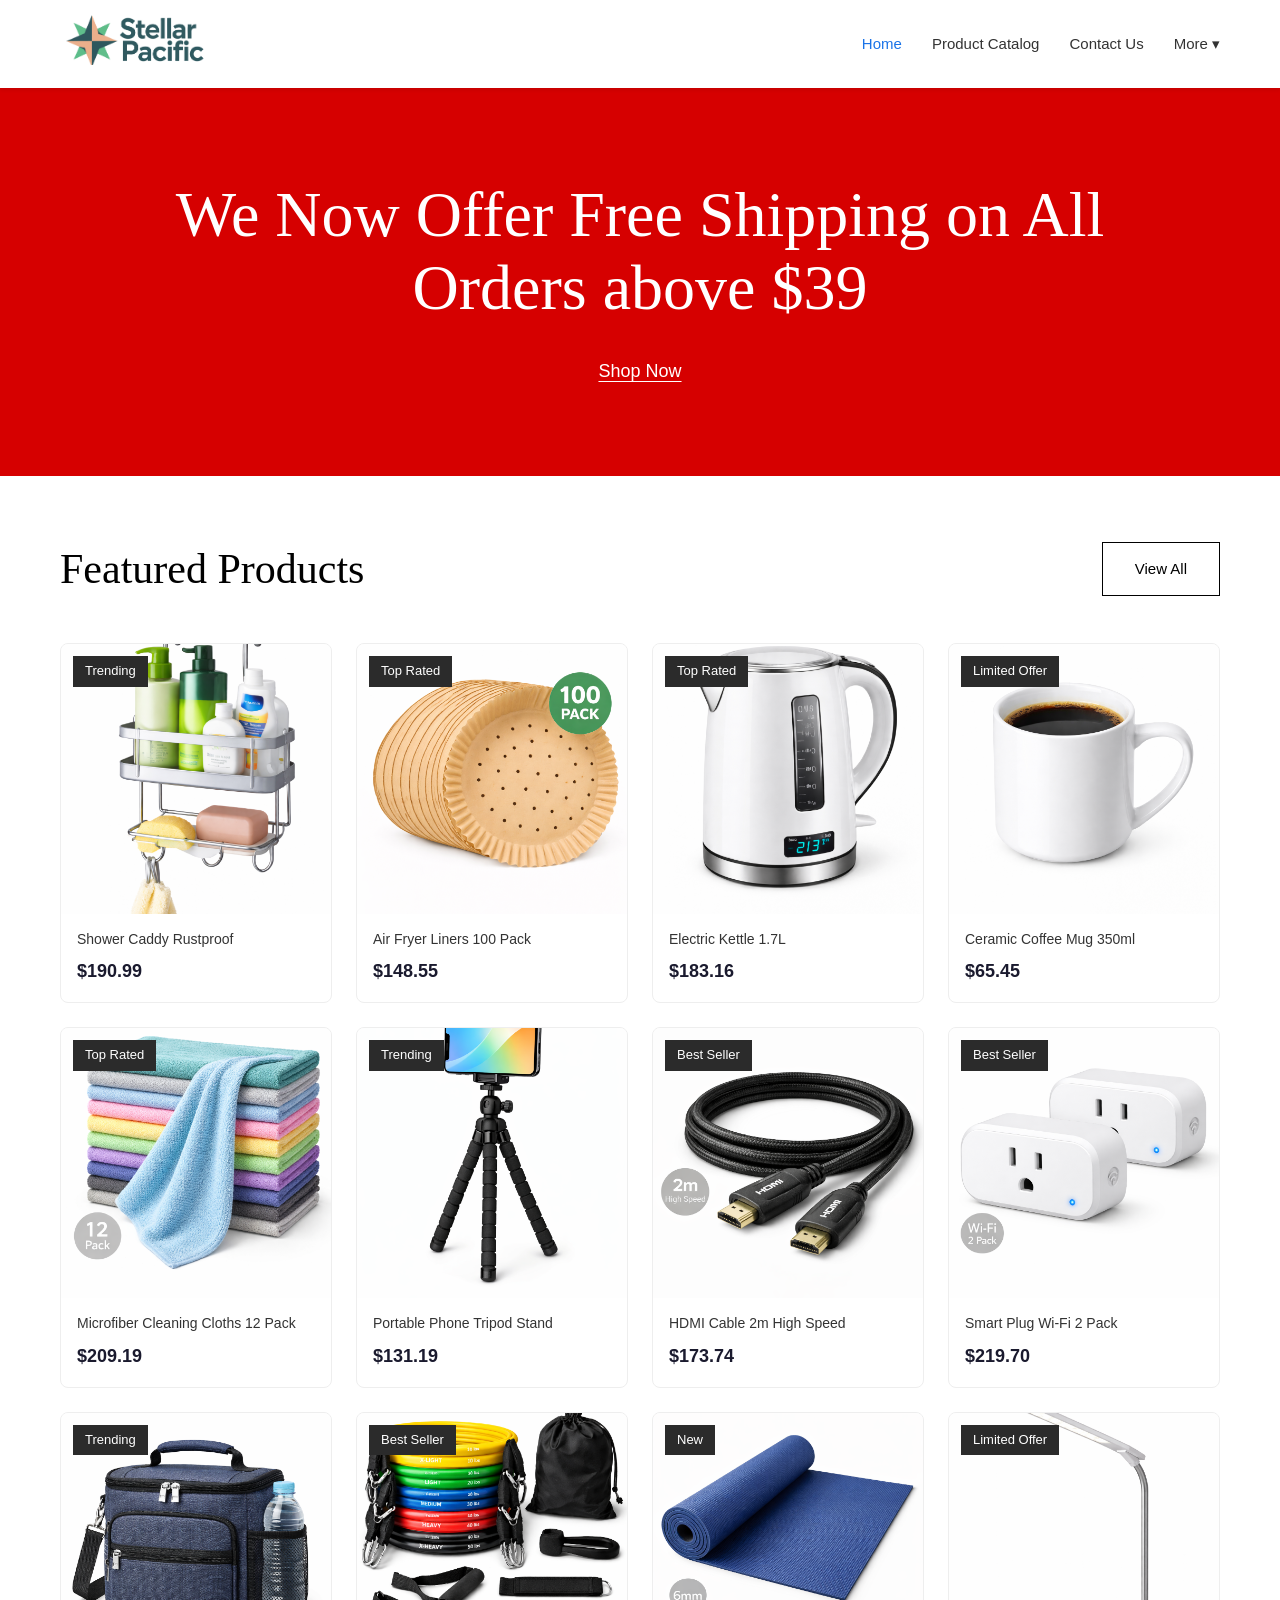
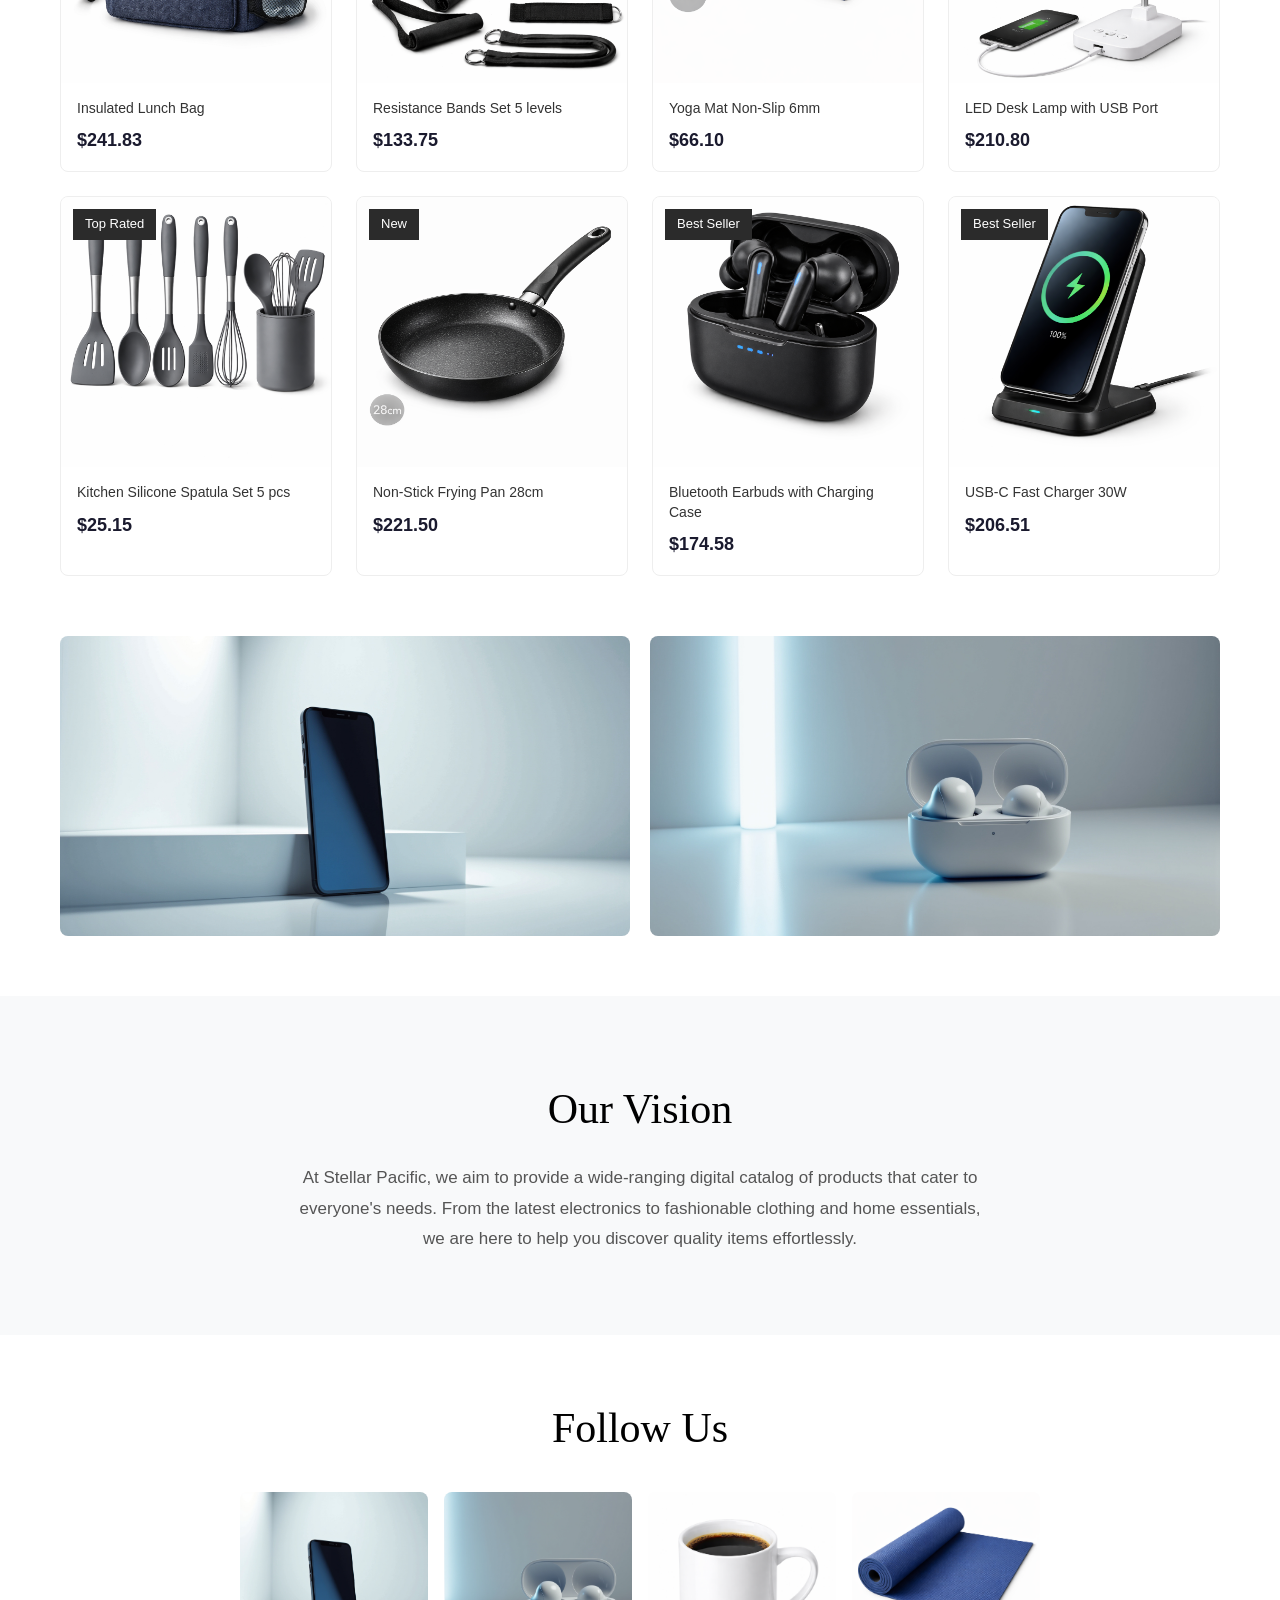
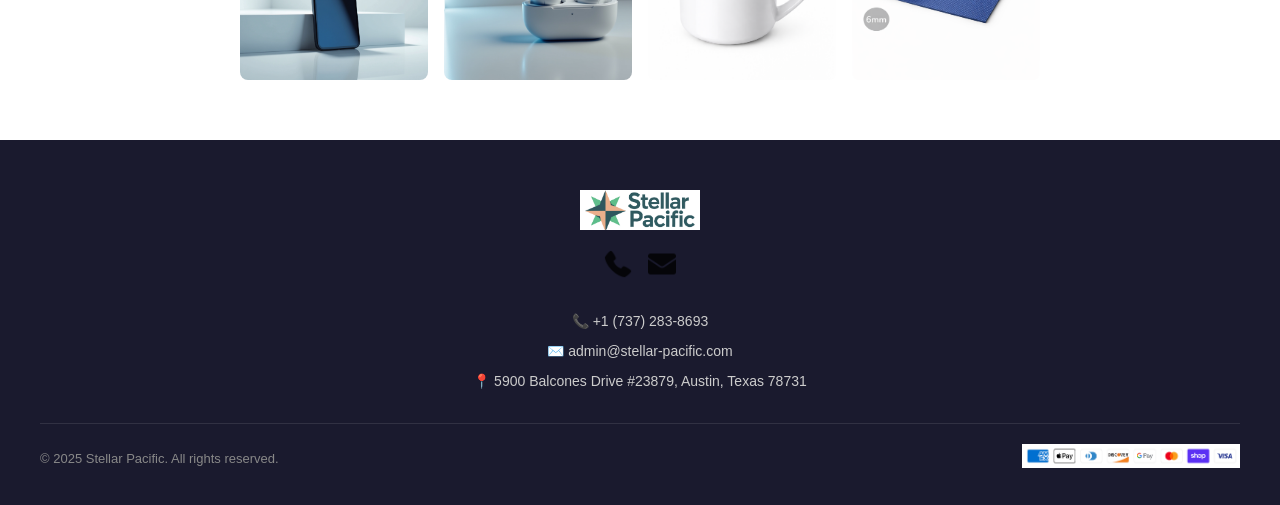
==== index.html @ 6355b6d8 "Initial commit: self-hosted Stellar Pacific static site Static HTML/CSS/JS clone of the Wix-hosted s" ====
<!DOCTYPE html>
<html lang="en">
<head>
  <meta charset="UTF-8">
  <meta name="viewport" content="width=device-width, initial-scale=1.0">
  <title>Stellar Pacific - Quality Products for Every Need</title>
  <meta name="description" content="Stellar Pacific offers a wide-ranging digital catalog of products from electronics to home essentials. Free shipping on orders above $39.">
  <link rel="stylesheet" href="css/styles.css">
</head>
<body>

  <!-- Header -->
  <header class="header">
    <div class="header-inner">
      <a href="index.html" class="logo">
        <img src="images/logo.jpg" alt="Stellar Pacific">
      </a>
      <button class="hamburger" aria-label="Menu">
        <span></span><span></span><span></span>
      </button>
      <nav class="nav">
        <a href="index.html" class="active">Home</a>
        <a href="pages/catalog.html">Product Catalog</a>
        <a href="pages/contact.html">Contact Us</a>
        <div class="nav-dropdown">
          <a href="#">More ▾</a>
          <div class="dropdown-menu">
            <a href="pages/shipping-policy.html">Shipping Policy</a>
            <a href="pages/refund-policy.html">Refund Policy</a>
            <a href="pages/terms.html">Terms &amp; Conditions</a>
            <a href="pages/privacy.html">Privacy Policy</a>
            <a href="pages/accessibility.html">Accessibility Statement</a>
          </div>
        </div>
      </nav>
    </div>
  </header>

  <!-- Promo Hero Banner -->
  <section class="promo-hero">
    <div class="promo-hero-content">
      <h1>We Now Offer Free Shipping on All Orders above $39</h1>
      <a href="pages/catalog.html" class="promo-shop-now">Shop Now</a>
    </div>
  </section>

  <!-- Featured Products -->
  <section class="section">
    <div class="section-header">
      <h2 class="section-title">Featured Products</h2>
      <a href="pages/catalog.html" class="view-all">View All</a>
    </div>
    <div class="products-grid">

      <a href="pages/product.html?id=shower-caddy" class="product-card">
        <div class="product-image">
          <img src="images/products/shower-caddy.png" alt="Shower Caddy Rustproof" loading="lazy">
          <span class="product-badge badge-trending">Trending</span>
        </div>
        <div class="product-info">
          <div class="product-name">Shower Caddy Rustproof</div>
          <div class="product-price">$190.99</div>
        </div>
      </a>

      <a href="pages/product.html?id=air-fryer-liners" class="product-card">
        <div class="product-image">
          <img src="images/products/air-fryer-liners.png" alt="Air Fryer Liners 100 Pack" loading="lazy">
          <span class="product-badge badge-top-rated">Top Rated</span>
        </div>
        <div class="product-info">
          <div class="product-name">Air Fryer Liners 100 Pack</div>
          <div class="product-price">$148.55</div>
        </div>
      </a>

      <a href="pages/product.html?id=electric-kettle" class="product-card">
        <div class="product-image">
          <img src="images/products/electric-kettle.png" alt="Electric Kettle 1.7L" loading="lazy">
          <span class="product-badge badge-top-rated">Top Rated</span>
        </div>
        <div class="product-info">
          <div class="product-name">Electric Kettle 1.7L</div>
          <div class="product-price">$183.16</div>
        </div>
      </a>

      <a href="pages/product.html?id=ceramic-mug" class="product-card">
        <div class="product-image">
          <img src="images/products/ceramic-mug.png" alt="Ceramic Coffee Mug 350ml" loading="lazy">
          <span class="product-badge badge-limited">Limited Offer</span>
        </div>
        <div class="product-info">
          <div class="product-name">Ceramic Coffee Mug 350ml</div>
          <div class="product-price">$65.45</div>
        </div>
      </a>

      <a href="pages/product.html?id=microfiber-cloths" class="product-card">
        <div class="product-image">
          <img src="images/products/microfiber-cloths.png" alt="Microfiber Cleaning Cloths 12 Pack" loading="lazy">
          <span class="product-badge badge-top-rated">Top Rated</span>
        </div>
        <div class="product-info">
          <div class="product-name">Microfiber Cleaning Cloths 12 Pack</div>
          <div class="product-price">$209.19</div>
        </div>
      </a>

      <a href="pages/product.html?id=phone-tripod" class="product-card">
        <div class="product-image">
          <img src="images/products/phone-tripod.png" alt="Portable Phone Tripod Stand" loading="lazy">
          <span class="product-badge badge-trending">Trending</span>
        </div>
        <div class="product-info">
          <div class="product-name">Portable Phone Tripod Stand</div>
          <div class="product-price">$131.19</div>
        </div>
      </a>

      <a href="pages/product.html?id=hdmi-cable" class="product-card">
        <div class="product-image">
          <img src="images/products/hdmi-cable.png" alt="HDMI Cable 2m High Speed" loading="lazy">
          <span class="product-badge badge-best-seller">Best Seller</span>
        </div>
        <div class="product-info">
          <div class="product-name">HDMI Cable 2m High Speed</div>
          <div class="product-price">$173.74</div>
        </div>
      </a>

      <a href="pages/product.html?id=smart-plug" class="product-card">
        <div class="product-image">
          <img src="images/products/smart-plug.png" alt="Smart Plug Wi-Fi 2 Pack" loading="lazy">
          <span class="product-badge badge-best-seller">Best Seller</span>
        </div>
        <div class="product-info">
          <div class="product-name">Smart Plug Wi-Fi 2 Pack</div>
          <div class="product-price">$219.70</div>
        </div>
      </a>

      <a href="pages/product.html?id=lunch-bag" class="product-card">
        <div class="product-image">
          <img src="images/products/lunch-bag.png" alt="Insulated Lunch Bag" loading="lazy">
          <span class="product-badge badge-trending">Trending</span>
        </div>
        <div class="product-info">
          <div class="product-name">Insulated Lunch Bag</div>
          <div class="product-price">$241.83</div>
        </div>
      </a>

      <a href="pages/product.html?id=resistance-bands" class="product-card">
        <div class="product-image">
          <img src="images/products/resistance-bands.png" alt="Resistance Bands Set 5 levels" loading="lazy">
          <span class="product-badge badge-best-seller">Best Seller</span>
        </div>
        <div class="product-info">
          <div class="product-name">Resistance Bands Set 5 levels</div>
          <div class="product-price">$133.75</div>
        </div>
      </a>

      <a href="pages/product.html?id=yoga-mat" class="product-card">
        <div class="product-image">
          <img src="images/products/yoga-mat.png" alt="Yoga Mat Non-Slip 6mm" loading="lazy">
          <span class="product-badge badge-new">New</span>
        </div>
        <div class="product-info">
          <div class="product-name">Yoga Mat Non-Slip 6mm</div>
          <div class="product-price">$66.10</div>
        </div>
      </a>

      <a href="pages/product.html?id=led-desk-lamp" class="product-card">
        <div class="product-image">
          <img src="images/products/led-desk-lamp.png" alt="LED Desk Lamp with USB Port" loading="lazy">
          <span class="product-badge badge-limited">Limited Offer</span>
        </div>
        <div class="product-info">
          <div class="product-name">LED Desk Lamp with USB Port</div>
          <div class="product-price">$210.80</div>
        </div>
      </a>

      <a href="pages/product.html?id=spatula-set" class="product-card">
        <div class="product-image">
          <img src="images/products/spatula-set.png" alt="Kitchen Silicone Spatula Set 5 pcs" loading="lazy">
          <span class="product-badge badge-top-rated">Top Rated</span>
        </div>
        <div class="product-info">
          <div class="product-name">Kitchen Silicone Spatula Set 5 pcs</div>
          <div class="product-price">$25.15</div>
        </div>
      </a>

      <a href="pages/product.html?id=frying-pan" class="product-card">
        <div class="product-image">
          <img src="images/products/frying-pan.png" alt="Non-Stick Frying Pan 28cm" loading="lazy">
          <span class="product-badge badge-new">New</span>
        </div>
        <div class="product-info">
          <div class="product-name">Non-Stick Frying Pan 28cm</div>
          <div class="product-price">$221.50</div>
        </div>
      </a>

      <a href="pages/product.html?id=bluetooth-earbuds" class="product-card">
        <div class="product-image">
          <img src="images/products/bluetooth-earbuds.png" alt="Bluetooth Earbuds with Charging Case" loading="lazy">
          <span class="product-badge badge-best-seller">Best Seller</span>
        </div>
        <div class="product-info">
          <div class="product-name">Bluetooth Earbuds with Charging Case</div>
          <div class="product-price">$174.58</div>
        </div>
      </a>

      <a href="pages/product.html?id=usb-c-charger" class="product-card">
        <div class="product-image">
          <img src="images/products/usb-c-charger.png" alt="USB-C Fast Charger 30W" loading="lazy">
          <span class="product-badge badge-best-seller">Best Seller</span>
        </div>
        <div class="product-info">
          <div class="product-name">USB-C Fast Charger 30W</div>
          <div class="product-price">$206.51</div>
        </div>
      </a>

    </div>
  </section>

  <!-- Banner Images -->
  <section class="banner-images">
    <div class="banner-grid">
      <img src="images/banner1.jpg" alt="Stellar Pacific" loading="lazy">
      <img src="images/banner2.jpg" alt="Stellar Pacific" loading="lazy">
    </div>
  </section>

  <!-- Vision -->
  <section class="vision">
    <div class="vision-inner">
      <h2>Our Vision</h2>
      <p>At Stellar Pacific, we aim to provide a wide-ranging digital catalog of products that cater to everyone's needs. From the latest electronics to fashionable clothing and home essentials, we are here to help you discover quality items effortlessly.</p>
    </div>
  </section>

  <!-- Follow Us -->
  <section class="social-section">
    <h2>Follow Us</h2>
    <div class="social-grid">
      <img src="images/banner1.jpg" alt="Follow us on Instagram" loading="lazy">
      <img src="images/banner2.jpg" alt="Follow us on Instagram" loading="lazy">
      <img src="images/products/ceramic-mug.png" alt="Follow us on Instagram" loading="lazy">
      <img src="images/products/yoga-mat.png" alt="Follow us on Instagram" loading="lazy">
    </div>
  </section>

  <!-- Footer -->
  <footer class="footer">
    <div class="footer-centered">
      <img src="images/logo.jpg" alt="Stellar Pacific" class="footer-logo">
      <div class="footer-social">
        <a href="#"><img src="images/icons/facebook.png" alt="Facebook"></a>
        <a href="#"><img src="images/icons/instagram.png" alt="Instagram"></a>
      </div>
      <div class="footer-contact-info">
        <p>📞 +1 (737) 283-8693</p>
        <p>✉️ admin@stellar-pacific.com</p>
        <p>📍 5900 Balcones Drive #23879, Austin, Texas 78731</p>
      </div>
    </div>
    <div class="footer-bottom">
      <p>&copy; 2025 Stellar Pacific. All rights reserved.</p>
      <div class="payment-methods">
        <img src="images/payment-methods.png" alt="Payment Methods">
      </div>
    </div>
  </footer>

  <script src="js/main.js"></script>
</body>
</html>
---- css/styles.css ----
* {
  margin: 0;
  padding: 0;
  box-sizing: border-box;
}

body {
  font-family: 'Helvetica Neue', Arial, sans-serif;
  color: #333;
  line-height: 1.6;
  background: #fff;
}

a {
  text-decoration: none;
  color: inherit;
}

img {
  max-width: 100%;
  height: auto;
}

/* Header */
.header {
  background: #fff;
  box-shadow: 0 2px 4px rgba(0,0,0,0.08);
  position: sticky;
  top: 0;
  z-index: 100;
}

.header-inner {
  max-width: 1200px;
  margin: 0 auto;
  padding: 15px 20px;
  display: flex;
  align-items: center;
  justify-content: space-between;
}

.logo img {
  height: 50px;
  width: auto;
}

.nav {
  display: flex;
  align-items: center;
  gap: 30px;
}

.nav a {
  font-size: 15px;
  font-weight: 500;
  color: #333;
  transition: color 0.2s;
  padding: 5px 0;
}

.nav a:hover,
.nav a.active {
  color: #1a73e8;
}

.nav-dropdown {
  position: relative;
}

.nav-dropdown .dropdown-menu {
  display: none;
  position: absolute;
  top: 100%;
  right: 0;
  background: #fff;
  box-shadow: 0 4px 12px rgba(0,0,0,0.12);
  border-radius: 8px;
  min-width: 200px;
  padding: 8px 0;
  z-index: 200;
}

.nav-dropdown:hover .dropdown-menu {
  display: block;
}

.dropdown-menu a {
  display: block;
  padding: 10px 20px;
  font-size: 14px;
}

.dropdown-menu a:hover {
  background: #f5f5f5;
}

.hamburger {
  display: none;
  flex-direction: column;
  gap: 5px;
  cursor: pointer;
  background: none;
  border: none;
  padding: 5px;
}

.hamburger span {
  width: 24px;
  height: 2px;
  background: #333;
  transition: 0.3s;
}

/* Promo Hero Banner */
.promo-hero {
  background: #d60000;
  color: #fff;
  padding: 90px 20px;
  text-align: center;
}

.promo-hero-content {
  max-width: 1100px;
  margin: 0 auto;
}

.promo-hero h1 {
  font-family: Georgia, 'Times New Roman', serif;
  font-size: 64px;
  font-weight: 400;
  line-height: 1.15;
  margin-bottom: 32px;
}

.promo-shop-now {
  display: inline-block;
  color: #fff;
  font-size: 18px;
  text-decoration: underline;
  text-underline-offset: 4px;
}

.promo-shop-now:hover {
  opacity: 0.85;
}

/* Hero */
.hero {
  position: relative;
  height: 500px;
  display: flex;
  align-items: center;
  justify-content: center;
  text-align: center;
  color: #fff;
  overflow: hidden;
}

.hero-bg {
  position: absolute;
  inset: 0;
  background-image: url('../images/banner1.jpg');
  background-size: cover;
  background-position: center;
  z-index: 0;
}

.hero-bg::after {
  content: '';
  position: absolute;
  inset: 0;
  background: rgba(0,0,0,0.45);
}

.hero-content {
  position: relative;
  z-index: 1;
  max-width: 600px;
  padding: 20px;
}

.hero h1 {
  font-size: 48px;
  font-weight: 700;
  margin-bottom: 16px;
  letter-spacing: -0.5px;
}

.hero p {
  font-size: 18px;
  margin-bottom: 24px;
  opacity: 0.9;
}

.btn {
  display: inline-block;
  padding: 14px 36px;
  background: #fff;
  color: #1a1a2e;
  font-size: 15px;
  font-weight: 600;
  border-radius: 4px;
  transition: all 0.2s;
  border: 2px solid #fff;
}

.btn:hover {
  background: transparent;
  color: #fff;
}

.btn-primary {
  background: #1a1a2e;
  color: #fff;
  border-color: #1a1a2e;
}

.btn-primary:hover {
  background: #2d2d4a;
  border-color: #2d2d4a;
}

/* Products Section */
.section {
  max-width: 1200px;
  margin: 0 auto;
  padding: 60px 20px;
}

.section-header {
  display: flex;
  justify-content: space-between;
  align-items: center;
  margin-bottom: 40px;
}

.section-title {
  font-family: Georgia, 'Times New Roman', serif;
  font-size: 42px;
  font-weight: 400;
  color: #000;
  margin-bottom: 0;
}

.section-header .section-title {
  margin-bottom: 0;
}

.view-all {
  font-size: 15px;
  font-weight: 400;
  color: #000;
  border: 1px solid #000;
  padding: 14px 32px;
  transition: all 0.2s;
}

.view-all:hover {
  background: #000;
  color: #fff;
}

/* Banner Images */
.banner-images {
  max-width: 1200px;
  margin: 0 auto;
  padding: 0 20px 60px;
}

.banner-grid {
  display: grid;
  grid-template-columns: 1fr 1fr;
  gap: 20px;
}

.banner-grid img {
  width: 100%;
  height: 300px;
  object-fit: cover;
  border-radius: 8px;
}

.products-grid {
  display: grid;
  grid-template-columns: repeat(4, 1fr);
  gap: 24px;
}

.product-card {
  background: #fff;
  border-radius: 8px;
  overflow: hidden;
  transition: transform 0.2s, box-shadow 0.2s;
  border: 1px solid #eee;
}

.product-card:hover {
  transform: translateY(-4px);
  box-shadow: 0 8px 24px rgba(0,0,0,0.1);
}

.product-image {
  width: 100%;
  aspect-ratio: 1;
  overflow: hidden;
  background: #f8f8f8;
  position: relative;
}

.product-image img {
  width: 100%;
  height: 100%;
  object-fit: cover;
  transition: transform 0.3s;
}

.product-card:hover .product-image img {
  transform: scale(1.05);
}

.product-badge {
  position: absolute;
  top: 12px;
  left: 12px;
  padding: 5px 12px;
  font-size: 13px;
  font-weight: 400;
  color: #fff;
  background: #2b2b2b;
}

.badge-trending,
.badge-top-rated,
.badge-best-seller,
.badge-limited,
.badge-new {
  background: #2b2b2b;
  color: #fff;
}

.product-info {
  padding: 16px;
}

.product-name {
  font-size: 14px;
  font-weight: 500;
  margin-bottom: 8px;
  color: #333;
  line-height: 1.4;
}

.product-price {
  font-size: 18px;
  font-weight: 700;
  color: #1a1a2e;
}

/* Vision Section */
.vision {
  background: #f8f9fa;
  padding: 80px 20px;
  text-align: center;
}

.vision-inner {
  max-width: 700px;
  margin: 0 auto;
}

.vision h2 {
  font-family: Georgia, 'Times New Roman', serif;
  font-size: 42px;
  font-weight: 400;
  margin-bottom: 20px;
  color: #000;
}

.vision p {
  font-size: 17px;
  color: #555;
  line-height: 1.8;
}

/* Follow Us */
.social-section {
  padding: 60px 20px;
  text-align: center;
  max-width: 1200px;
  margin: 0 auto;
}

.social-section h2 {
  font-family: Georgia, 'Times New Roman', serif;
  font-size: 42px;
  font-weight: 400;
  margin-bottom: 30px;
  color: #000;
}

.social-grid {
  display: grid;
  grid-template-columns: repeat(4, 1fr);
  gap: 16px;
  max-width: 800px;
  margin: 0 auto;
}

.social-grid img {
  width: 100%;
  aspect-ratio: 1;
  object-fit: cover;
  border-radius: 8px;
}

/* Footer */
.footer {
  background: #1a1a2e;
  color: #fff;
  padding: 50px 20px 30px;
}

.footer-centered {
  max-width: 1200px;
  margin: 0 auto;
  text-align: center;
}

.footer-centered .footer-logo {
  margin: 0 auto 20px;
  display: block;
}

.footer-centered .footer-social {
  justify-content: center;
  margin-bottom: 24px;
}

.footer-contact-info p {
  font-size: 14px;
  color: #ccc;
  margin-bottom: 8px;
}

.footer-inner {
  max-width: 1200px;
  margin: 0 auto;
  display: grid;
  grid-template-columns: 1fr 1fr 1fr;
  gap: 40px;
}

.footer-col h3 {
  font-size: 16px;
  margin-bottom: 16px;
  font-weight: 600;
}

.footer-col p,
.footer-col a {
  font-size: 14px;
  color: #ccc;
  line-height: 1.8;
}

.footer-col a:hover {
  color: #fff;
}

.footer-contact p {
  display: flex;
  align-items: flex-start;
  gap: 8px;
  margin-bottom: 8px;
}

.footer-social {
  display: flex;
  gap: 16px;
  margin-top: 16px;
}

.footer-logo {
  height: 40px;
  margin-bottom: 16px;
}

.footer-social a img {
  width: 28px;
  height: 28px;
  opacity: 0.8;
  transition: opacity 0.2s;
}

.footer-social a:hover img {
  opacity: 1;
}

.footer-bottom {
  max-width: 1200px;
  margin: 30px auto 0;
  padding-top: 20px;
  border-top: 1px solid rgba(255,255,255,0.1);
  display: flex;
  justify-content: space-between;
  align-items: center;
}

.footer-bottom p {
  font-size: 13px;
  color: #888;
}

.payment-methods img {
  height: 24px;
}

/* Contact Page */
.contact-hero {
  background: #f8f9fa;
  padding: 60px 20px;
  text-align: center;
}

.contact-hero h1 {
  font-size: 36px;
  color: #1a1a2e;
  margin-bottom: 12px;
}

.contact-hero p {
  font-size: 16px;
  color: #666;
}

.contact-section {
  max-width: 1000px;
  margin: 0 auto;
  padding: 60px 20px;
  display: grid;
  grid-template-columns: 1fr 1fr;
  gap: 60px;
}

.contact-form {
  display: flex;
  flex-direction: column;
  gap: 16px;
}

.form-group {
  display: flex;
  flex-direction: column;
  gap: 6px;
}

.form-group label {
  font-size: 14px;
  font-weight: 500;
  color: #333;
}

.form-group input,
.form-group textarea {
  padding: 12px 16px;
  border: 1px solid #ddd;
  border-radius: 6px;
  font-size: 14px;
  font-family: inherit;
  transition: border-color 0.2s;
}

.form-group input:focus,
.form-group textarea:focus {
  outline: none;
  border-color: #1a73e8;
}

.form-group textarea {
  resize: vertical;
  min-height: 120px;
}

.contact-info-card {
  background: #f8f9fa;
  padding: 30px;
  border-radius: 12px;
}

.contact-info-card h3 {
  font-size: 20px;
  margin-bottom: 20px;
  color: #1a1a2e;
}

.contact-detail {
  display: flex;
  align-items: flex-start;
  gap: 12px;
  margin-bottom: 16px;
  font-size: 14px;
  color: #555;
}

.contact-detail .icon {
  font-size: 18px;
  flex-shrink: 0;
}

/* Product Detail Page */
.product-detail {
  max-width: 1100px;
  margin: 0 auto;
  padding: 40px 20px;
  display: grid;
  grid-template-columns: 1fr 1fr;
  gap: 50px;
}

.product-detail-image {
  border-radius: 12px;
  overflow: hidden;
  background: #f8f8f8;
}

.product-detail-image img {
  width: 100%;
  aspect-ratio: 1;
  object-fit: cover;
}

.product-detail-info h1 {
  font-size: 28px;
  font-weight: 600;
  margin-bottom: 12px;
  color: #1a1a2e;
}

.product-detail-price {
  font-size: 24px;
  font-weight: 700;
  color: #1a1a2e;
  margin-bottom: 24px;
}

.product-detail-features {
  list-style: none;
  margin-bottom: 30px;
}

.product-detail-features li {
  padding: 8px 0;
  font-size: 15px;
  color: #555;
  border-bottom: 1px solid #eee;
  display: flex;
  align-items: center;
  gap: 10px;
}

.product-detail-features li::before {
  content: '✓';
  color: #6bcb77;
  font-weight: 700;
}

.product-detail-desc {
  font-size: 15px;
  color: #666;
  line-height: 1.7;
  margin-bottom: 30px;
}

.add-to-cart {
  display: inline-block;
  padding: 16px 48px;
  background: #1a1a2e;
  color: #fff;
  font-size: 16px;
  font-weight: 600;
  border: none;
  border-radius: 6px;
  cursor: pointer;
  transition: background 0.2s;
}

.add-to-cart:hover {
  background: #2d2d4a;
}

/* Policy Pages */
.policy-page {
  max-width: 800px;
  margin: 0 auto;
  padding: 60px 20px;
}

.policy-page h1 {
  font-size: 32px;
  color: #1a1a2e;
  margin-bottom: 30px;
  text-align: center;
}

.policy-page h2 {
  font-size: 22px;
  color: #1a1a2e;
  margin: 30px 0 12px;
}

.policy-page p {
  font-size: 15px;
  color: #555;
  line-height: 1.8;
  margin-bottom: 16px;
}

/* Catalog page */
.catalog-header {
  background: #f8f9fa;
  padding: 40px 20px;
  text-align: center;
}

.catalog-header h1 {
  font-size: 36px;
  color: #1a1a2e;
}

/* Responsive */
@media (max-width: 1024px) {
  .products-grid {
    grid-template-columns: repeat(3, 1fr);
  }
  .footer-inner {
    grid-template-columns: 1fr 1fr;
  }
}

@media (max-width: 768px) {
  .nav {
    display: none;
    position: absolute;
    top: 100%;
    left: 0;
    right: 0;
    background: #fff;
    flex-direction: column;
    padding: 20px;
    box-shadow: 0 4px 12px rgba(0,0,0,0.1);
    gap: 16px;
  }
  .nav.open {
    display: flex;
  }
  .hamburger {
    display: flex;
  }
  .products-grid {
    grid-template-columns: repeat(2, 1fr);
  }
  .hero {
    height: 350px;
  }
  .hero h1 {
    font-size: 32px;
  }
  .contact-section {
    grid-template-columns: 1fr;
  }
  .product-detail {
    grid-template-columns: 1fr;
  }
  .footer-inner {
    grid-template-columns: 1fr;
  }
  .footer-bottom {
    flex-direction: column;
    gap: 12px;
    text-align: center;
  }
  .social-grid {
    grid-template-columns: repeat(2, 1fr);
  }
  .banner-grid {
    grid-template-columns: 1fr;
  }
  .banner-grid img {
    height: 200px;
  }
  .promo-hero {
    padding: 50px 20px;
  }
  .promo-hero h1 {
    font-size: 36px;
  }
  .section-title,
  .vision h2,
  .social-section h2 {
    font-size: 30px;
  }
  .section-header {
    flex-direction: column;
    gap: 20px;
    align-items: flex-start;
  }
}

@media (max-width: 480px) {
  .products-grid {
    grid-template-columns: 1fr 1fr;
    gap: 12px;
  }
  .product-info {
    padding: 10px;
  }
  .product-name {
    font-size: 13px;
  }
  .product-price {
    font-size: 16px;
  }
}
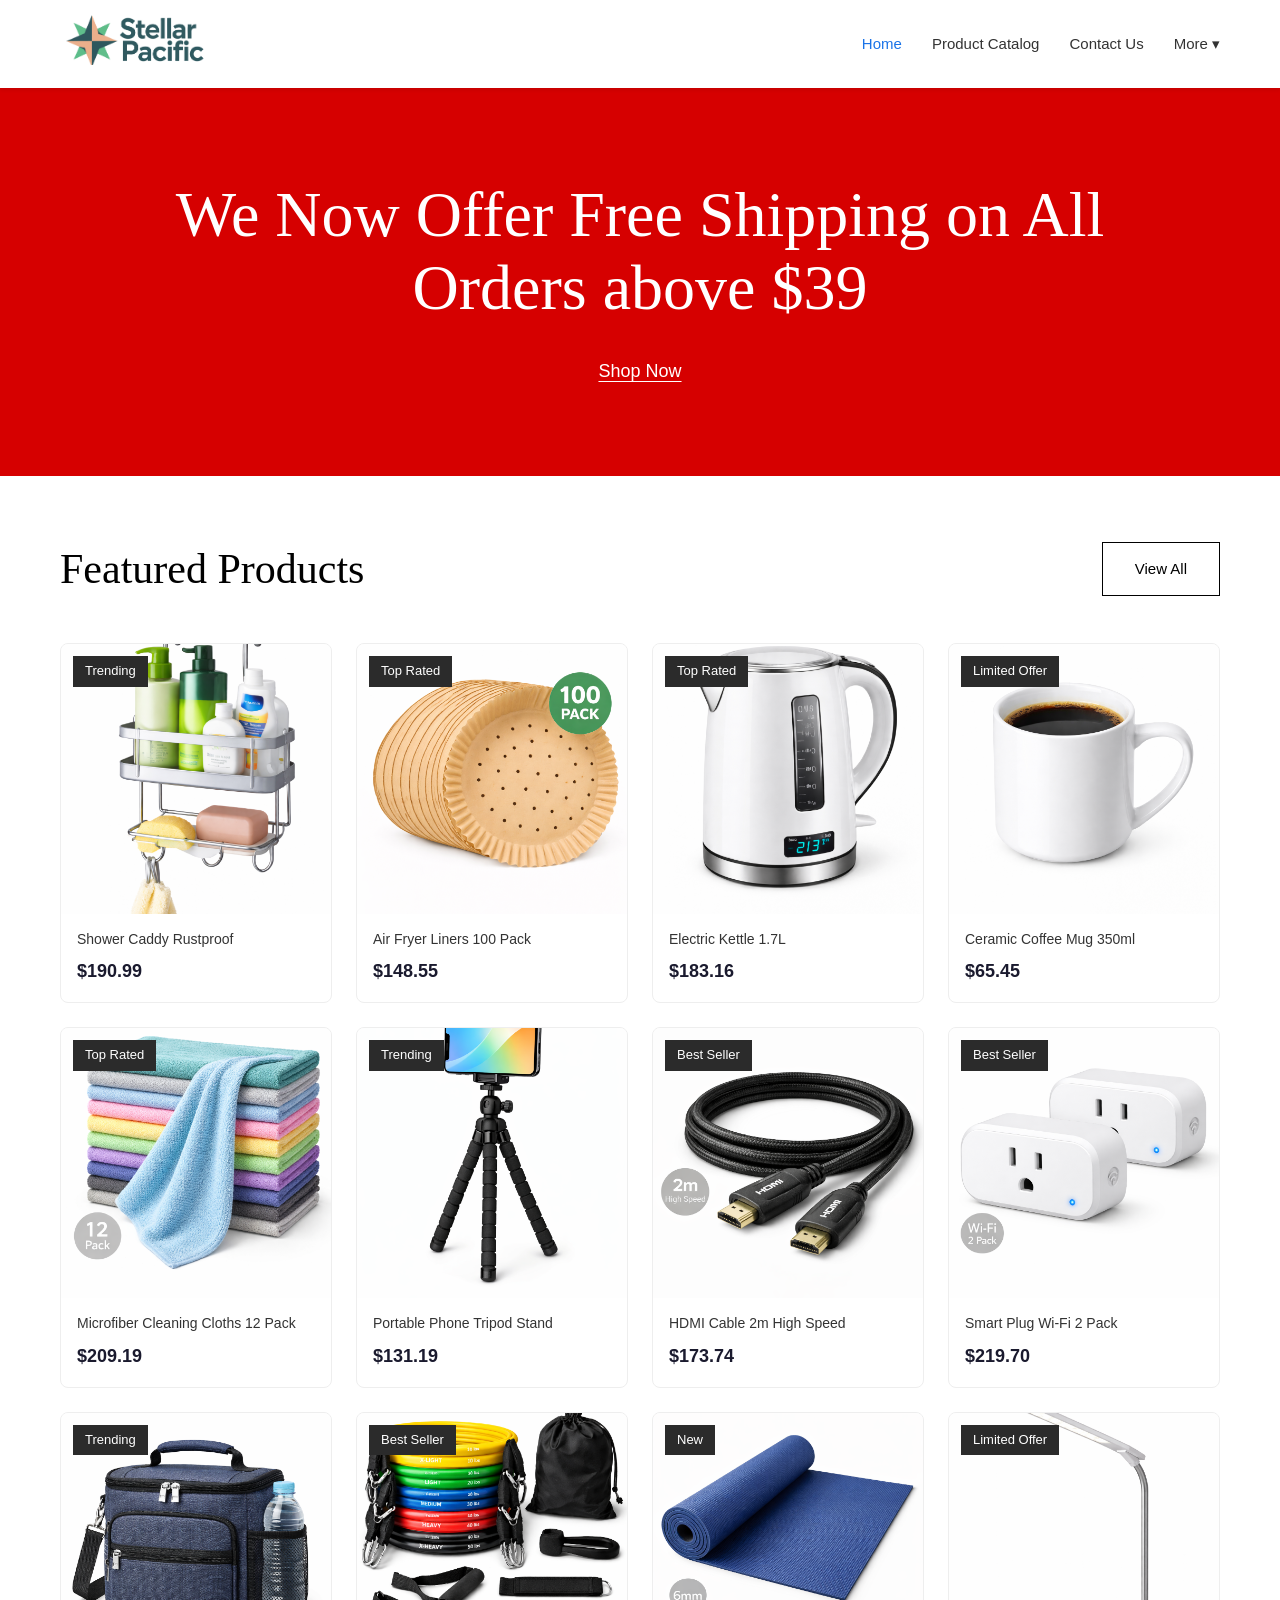
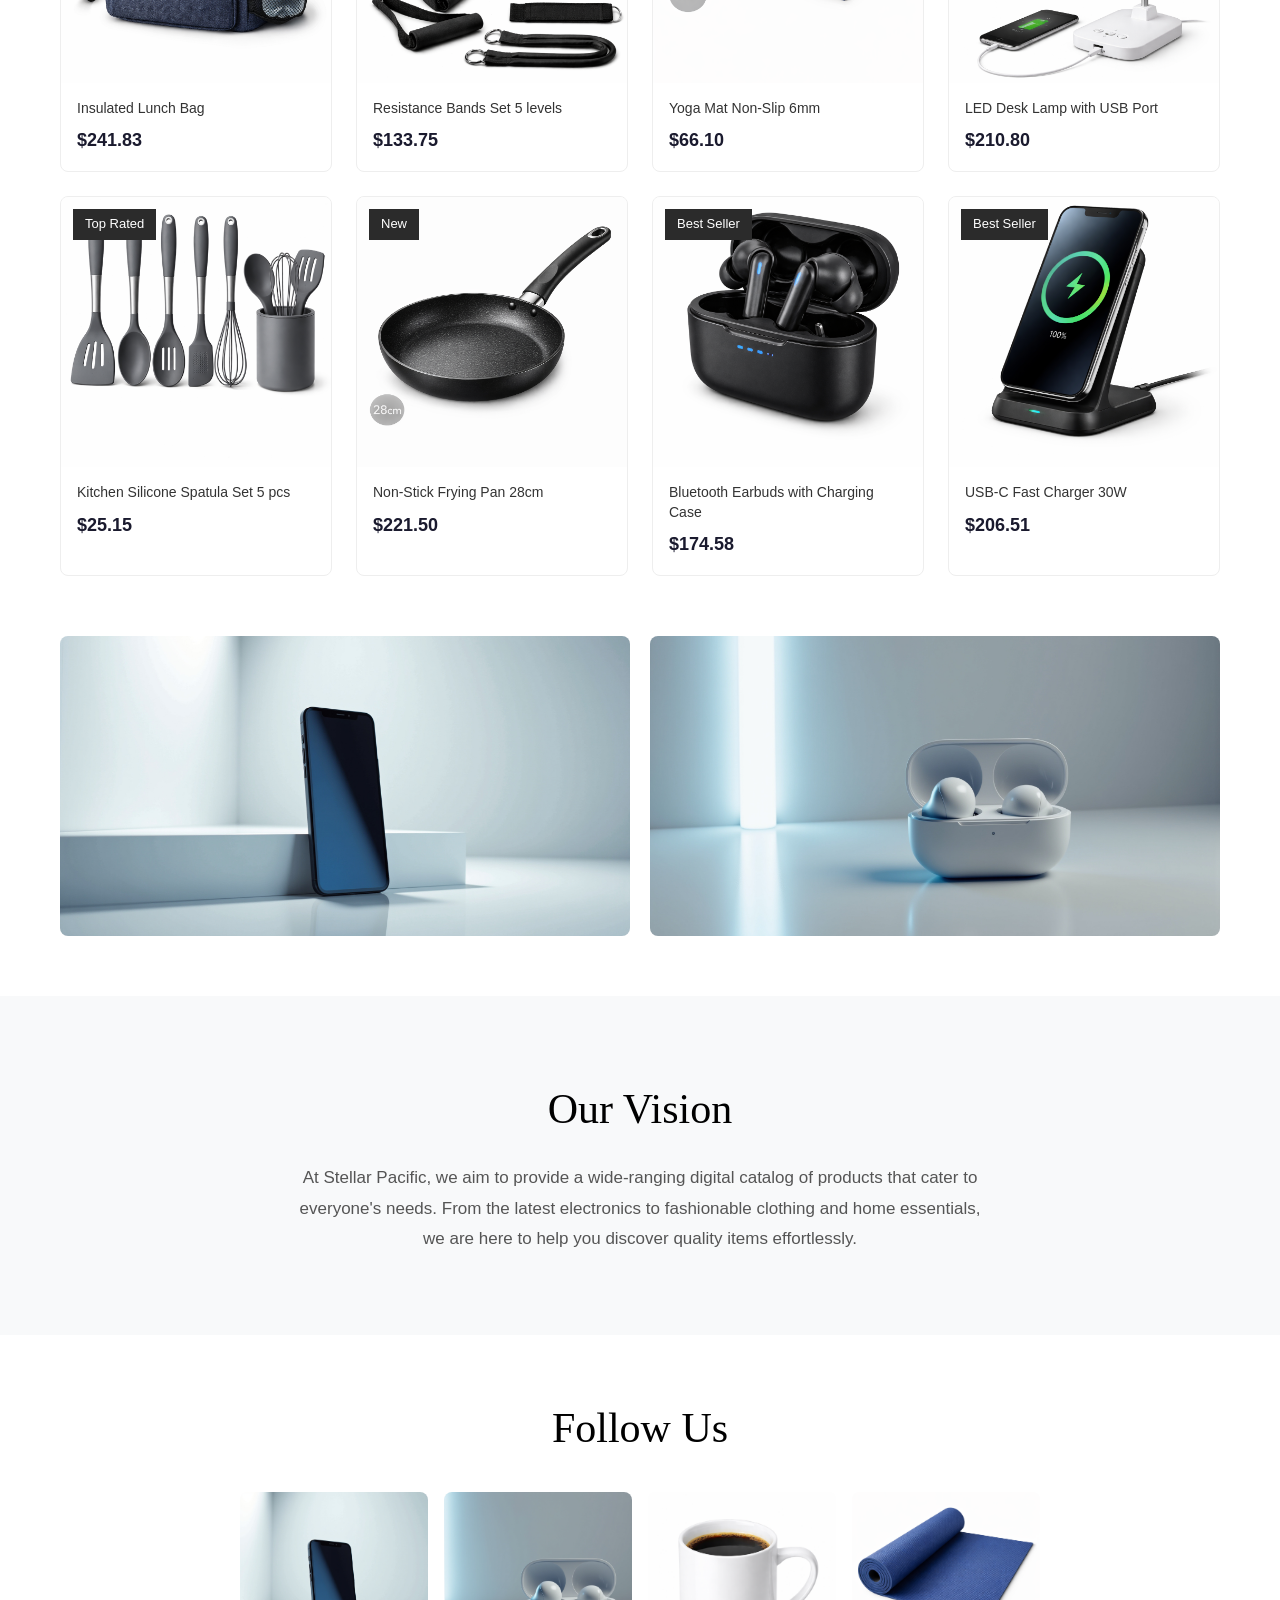
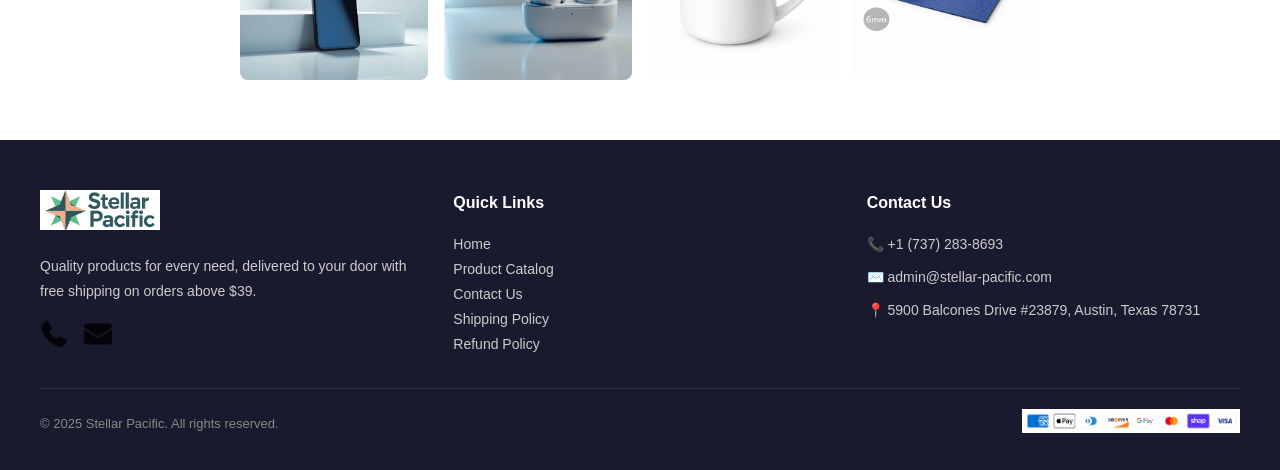
==== commit 721cb6df: "Polish site: consistent page heroes, standardized footer, breadcrumbs, and product badges" ====
--- a/index.html
+++ b/index.html
@@ -260,13 +260,25 @@
 
   <!-- Footer -->
   <footer class="footer">
-    <div class="footer-centered">
-      <img src="images/logo.jpg" alt="Stellar Pacific" class="footer-logo">
-      <div class="footer-social">
-        <a href="#"><img src="images/icons/facebook.png" alt="Facebook"></a>
-        <a href="#"><img src="images/icons/instagram.png" alt="Instagram"></a>
-      </div>
-      <div class="footer-contact-info">
+    <div class="footer-inner">
+      <div class="footer-col">
+        <img src="images/logo.jpg" alt="Stellar Pacific" class="footer-logo">
+        <p>Quality products for every need, delivered to your door with free shipping on orders above $39.</p>
+        <div class="footer-social">
+          <a href="#"><img src="images/icons/facebook.png" alt="Facebook"></a>
+          <a href="#"><img src="images/icons/instagram.png" alt="Instagram"></a>
+        </div>
+      </div>
+      <div class="footer-col">
+        <h3>Quick Links</h3>
+        <p><a href="index.html">Home</a></p>
+        <p><a href="pages/catalog.html">Product Catalog</a></p>
+        <p><a href="pages/contact.html">Contact Us</a></p>
+        <p><a href="pages/shipping-policy.html">Shipping Policy</a></p>
+        <p><a href="pages/refund-policy.html">Refund Policy</a></p>
+      </div>
+      <div class="footer-col footer-contact">
+        <h3>Contact Us</h3>
         <p>📞 +1 (737) 283-8693</p>
         <p>✉️ admin@stellar-pacific.com</p>
         <p>📍 5900 Balcones Drive #23879, Austin, Texas 78731</p>
--- a/css/styles.css
+++ b/css/styles.css
@@ -144,6 +144,51 @@
   opacity: 0.85;
 }
 
+/* Page Hero (interior pages) */
+.page-hero {
+  background: #1a1a2e;
+  color: #fff;
+  padding: 70px 20px;
+  text-align: center;
+}
+
+.page-hero h1 {
+  font-family: Georgia, 'Times New Roman', serif;
+  font-size: 48px;
+  font-weight: 400;
+  margin-bottom: 12px;
+}
+
+.page-hero p {
+  font-size: 17px;
+  color: rgba(255,255,255,0.75);
+  max-width: 520px;
+  margin: 0 auto;
+}
+
+/* Breadcrumb */
+.breadcrumb {
+  max-width: 1100px;
+  margin: 0 auto;
+  padding: 20px 20px 0;
+  font-size: 13px;
+  color: #999;
+}
+
+.breadcrumb a {
+  color: #999;
+  text-decoration: underline;
+  text-underline-offset: 2px;
+}
+
+.breadcrumb a:hover {
+  color: #333;
+}
+
+.breadcrumb span {
+  margin: 0 6px;
+}
+
 /* Hero */
 .hero {
   position: relative;
@@ -516,22 +561,6 @@
 }
 
 /* Contact Page */
-.contact-hero {
-  background: #f8f9fa;
-  padding: 60px 20px;
-  text-align: center;
-}
-
-.contact-hero h1 {
-  font-size: 36px;
-  color: #1a1a2e;
-  margin-bottom: 12px;
-}
-
-.contact-hero p {
-  font-size: 16px;
-  color: #666;
-}
 
 .contact-section {
   max-width: 1000px;
@@ -696,8 +725,10 @@
 }
 
 .policy-page h1 {
-  font-size: 32px;
-  color: #1a1a2e;
+  font-family: Georgia, 'Times New Roman', serif;
+  font-size: 42px;
+  font-weight: 400;
+  color: #000;
   margin-bottom: 30px;
   text-align: center;
 }
@@ -716,16 +747,6 @@
 }
 
 /* Catalog page */
-.catalog-header {
-  background: #f8f9fa;
-  padding: 40px 20px;
-  text-align: center;
-}
-
-.catalog-header h1 {
-  font-size: 36px;
-  color: #1a1a2e;
-}
 
 /* Responsive */
 @media (max-width: 1024px) {
@@ -794,6 +815,12 @@
   .promo-hero h1 {
     font-size: 36px;
   }
+  .page-hero {
+    padding: 50px 20px;
+  }
+  .page-hero h1 {
+    font-size: 34px;
+  }
   .section-title,
   .vision h2,
   .social-section h2 {
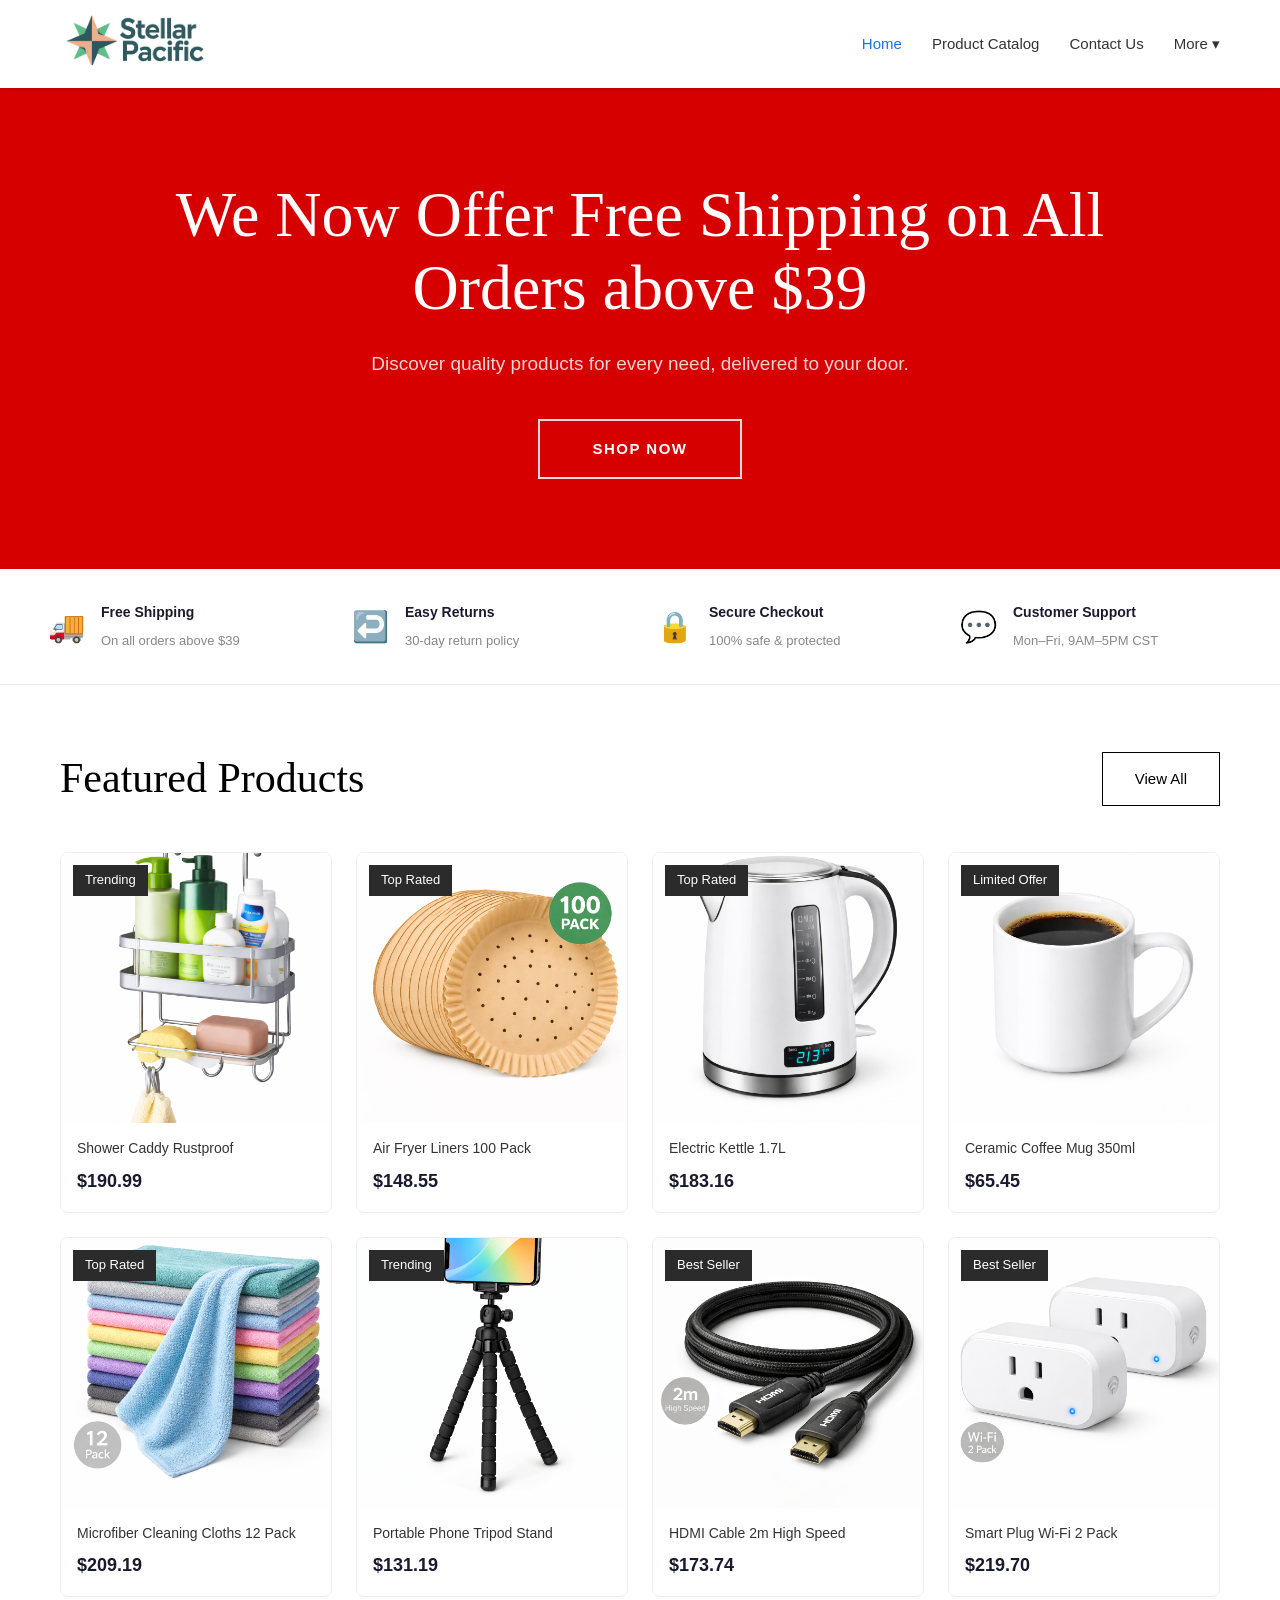
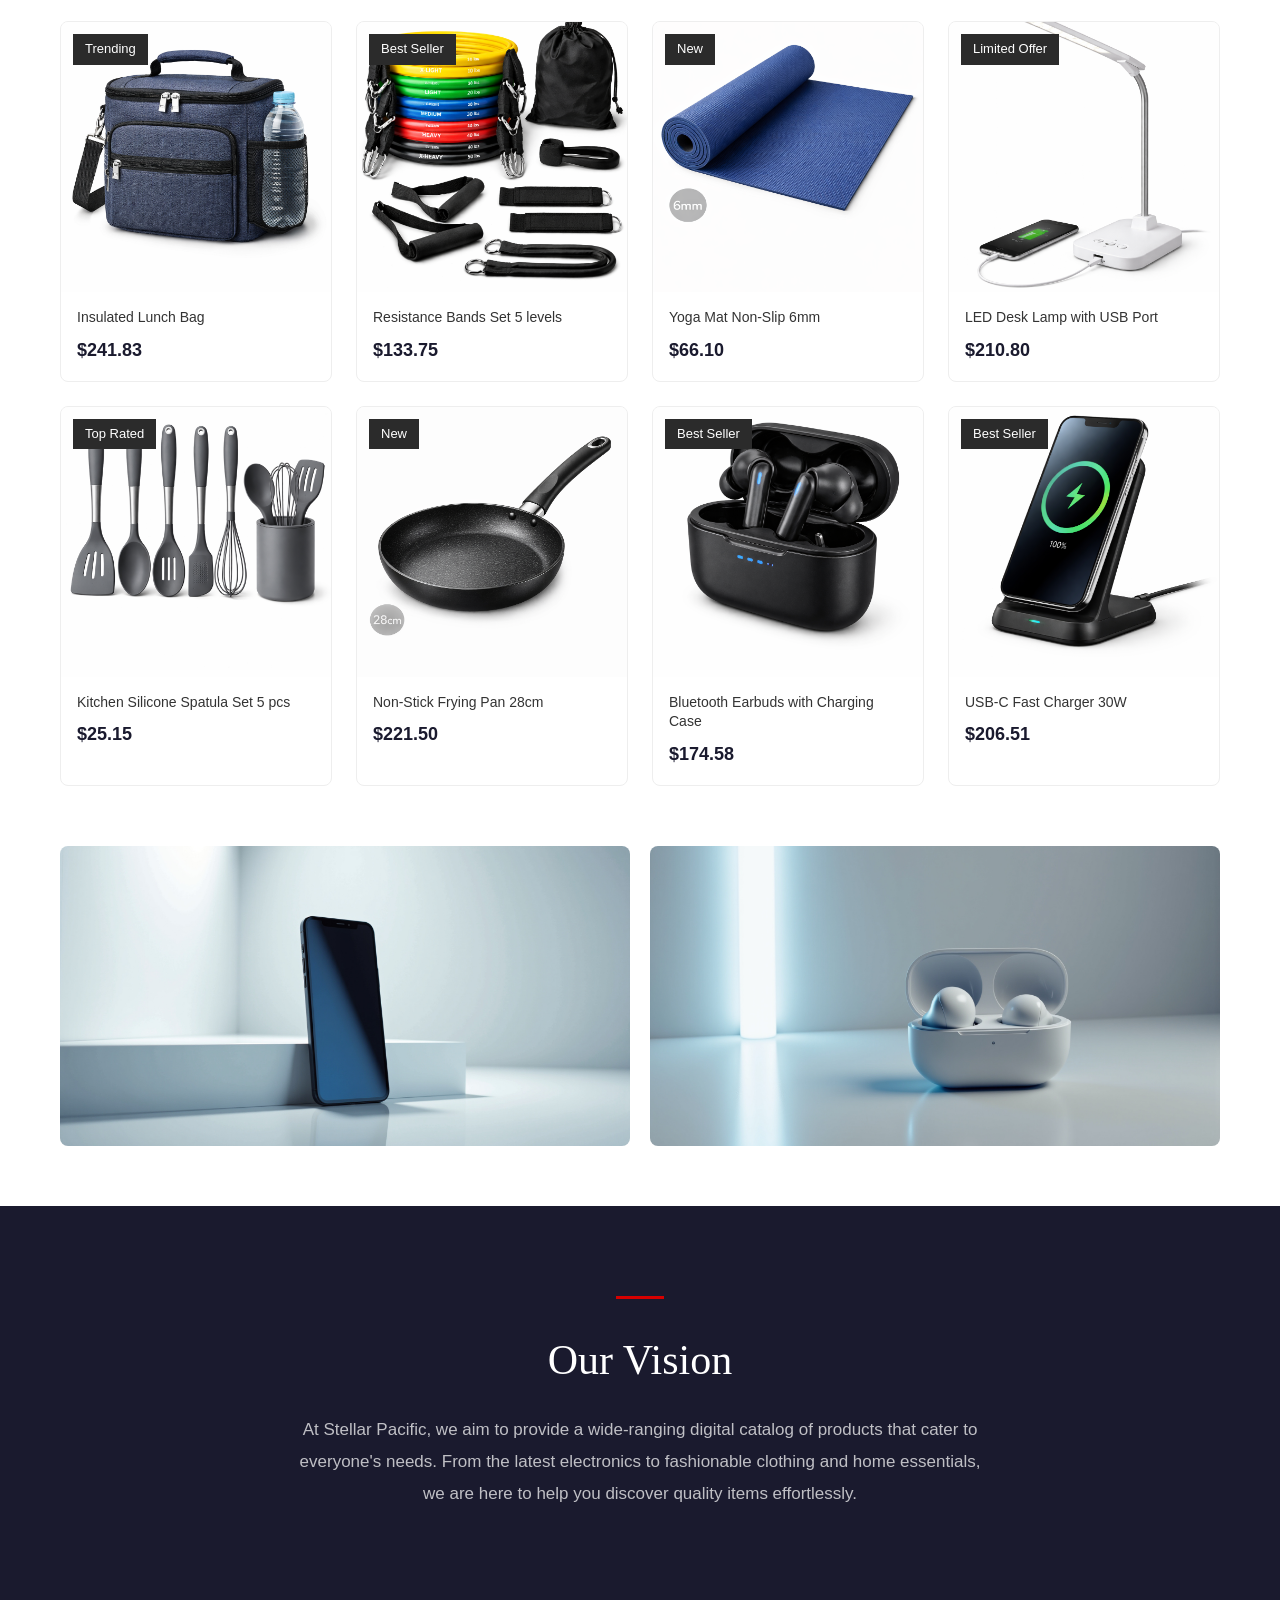
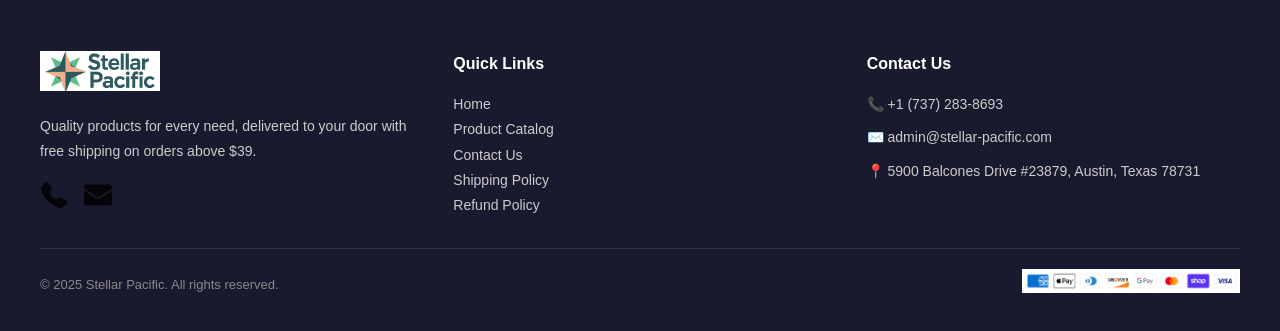
==== commit 9a5a6480: "Improve homepage: perks strip, hero subtitle + button CTA, dark vision section, remove fake Follow U" ====
--- a/index.html
+++ b/index.html
@@ -40,7 +40,42 @@
   <section class="promo-hero">
     <div class="promo-hero-content">
       <h1>We Now Offer Free Shipping on All Orders above $39</h1>
+      <p class="promo-subtitle">Discover quality products for every need, delivered to your door.</p>
       <a href="pages/catalog.html" class="promo-shop-now">Shop Now</a>
+    </div>
+  </section>
+
+  <!-- Perks Strip -->
+  <section class="perks-strip">
+    <div class="perks-inner">
+      <div class="perk">
+        <span class="perk-icon">🚚</span>
+        <div class="perk-text">
+          <strong>Free Shipping</strong>
+          <span>On all orders above $39</span>
+        </div>
+      </div>
+      <div class="perk">
+        <span class="perk-icon">↩️</span>
+        <div class="perk-text">
+          <strong>Easy Returns</strong>
+          <span>30-day return policy</span>
+        </div>
+      </div>
+      <div class="perk">
+        <span class="perk-icon">🔒</span>
+        <div class="perk-text">
+          <strong>Secure Checkout</strong>
+          <span>100% safe &amp; protected</span>
+        </div>
+      </div>
+      <div class="perk">
+        <span class="perk-icon">💬</span>
+        <div class="perk-text">
+          <strong>Customer Support</strong>
+          <span>Mon–Fri, 9AM–5PM CST</span>
+        </div>
+      </div>
     </div>
   </section>
 
@@ -242,19 +277,9 @@
   <!-- Vision -->
   <section class="vision">
     <div class="vision-inner">
+      <div class="vision-accent"></div>
       <h2>Our Vision</h2>
       <p>At Stellar Pacific, we aim to provide a wide-ranging digital catalog of products that cater to everyone's needs. From the latest electronics to fashionable clothing and home essentials, we are here to help you discover quality items effortlessly.</p>
-    </div>
-  </section>
-
-  <!-- Follow Us -->
-  <section class="social-section">
-    <h2>Follow Us</h2>
-    <div class="social-grid">
-      <img src="images/banner1.jpg" alt="Follow us on Instagram" loading="lazy">
-      <img src="images/banner2.jpg" alt="Follow us on Instagram" loading="lazy">
-      <img src="images/products/ceramic-mug.png" alt="Follow us on Instagram" loading="lazy">
-      <img src="images/products/yoga-mat.png" alt="Follow us on Instagram" loading="lazy">
     </div>
   </section>
 
--- a/css/styles.css
+++ b/css/styles.css
@@ -132,16 +132,69 @@
   margin-bottom: 32px;
 }
 
+.promo-subtitle {
+  font-size: 19px;
+  color: rgba(255,255,255,0.82);
+  margin-bottom: 40px;
+  margin-top: -8px;
+}
+
 .promo-shop-now {
   display: inline-block;
   color: #fff;
-  font-size: 18px;
-  text-decoration: underline;
-  text-underline-offset: 4px;
+  font-size: 15px;
+  font-weight: 600;
+  letter-spacing: 1.5px;
+  text-transform: uppercase;
+  border: 2px solid rgba(255,255,255,0.85);
+  padding: 16px 52px;
+  transition: all 0.25s;
 }
 
 .promo-shop-now:hover {
-  opacity: 0.85;
+  background: #fff;
+  color: #d60000;
+  border-color: #fff;
+}
+
+/* Perks Strip */
+.perks-strip {
+  border-bottom: 1px solid #e8e8e8;
+  background: #fff;
+  padding: 32px 20px;
+}
+
+.perks-inner {
+  max-width: 1200px;
+  margin: 0 auto;
+  display: grid;
+  grid-template-columns: repeat(4, 1fr);
+  gap: 16px;
+}
+
+.perk {
+  display: flex;
+  align-items: center;
+  gap: 16px;
+  padding: 0 8px;
+}
+
+.perk-icon {
+  font-size: 30px;
+  flex-shrink: 0;
+}
+
+.perk-text strong {
+  display: block;
+  font-size: 14px;
+  font-weight: 600;
+  color: #1a1a2e;
+  margin-bottom: 3px;
+}
+
+.perk-text span {
+  font-size: 13px;
+  color: #888;
 }
 
 /* Page Hero (interior pages) */
@@ -403,14 +456,21 @@
 
 /* Vision Section */
 .vision {
-  background: #f8f9fa;
-  padding: 80px 20px;
+  background: #1a1a2e;
+  padding: 90px 20px;
   text-align: center;
 }
 
 .vision-inner {
   max-width: 700px;
   margin: 0 auto;
+}
+
+.vision-accent {
+  width: 48px;
+  height: 3px;
+  background: #d60000;
+  margin: 0 auto 28px;
 }
 
 .vision h2 {
@@ -418,13 +478,13 @@
   font-size: 42px;
   font-weight: 400;
   margin-bottom: 20px;
-  color: #000;
+  color: #fff;
 }
 
 .vision p {
   font-size: 17px;
-  color: #555;
-  line-height: 1.8;
+  color: rgba(255,255,255,0.72);
+  line-height: 1.9;
 }
 
 /* Follow Us */
@@ -821,6 +881,13 @@
   .page-hero h1 {
     font-size: 34px;
   }
+  .perks-inner {
+    grid-template-columns: repeat(2, 1fr);
+    gap: 24px;
+  }
+  .vision h2 {
+    font-size: 30px;
+  }
   .section-title,
   .vision h2,
   .social-section h2 {
